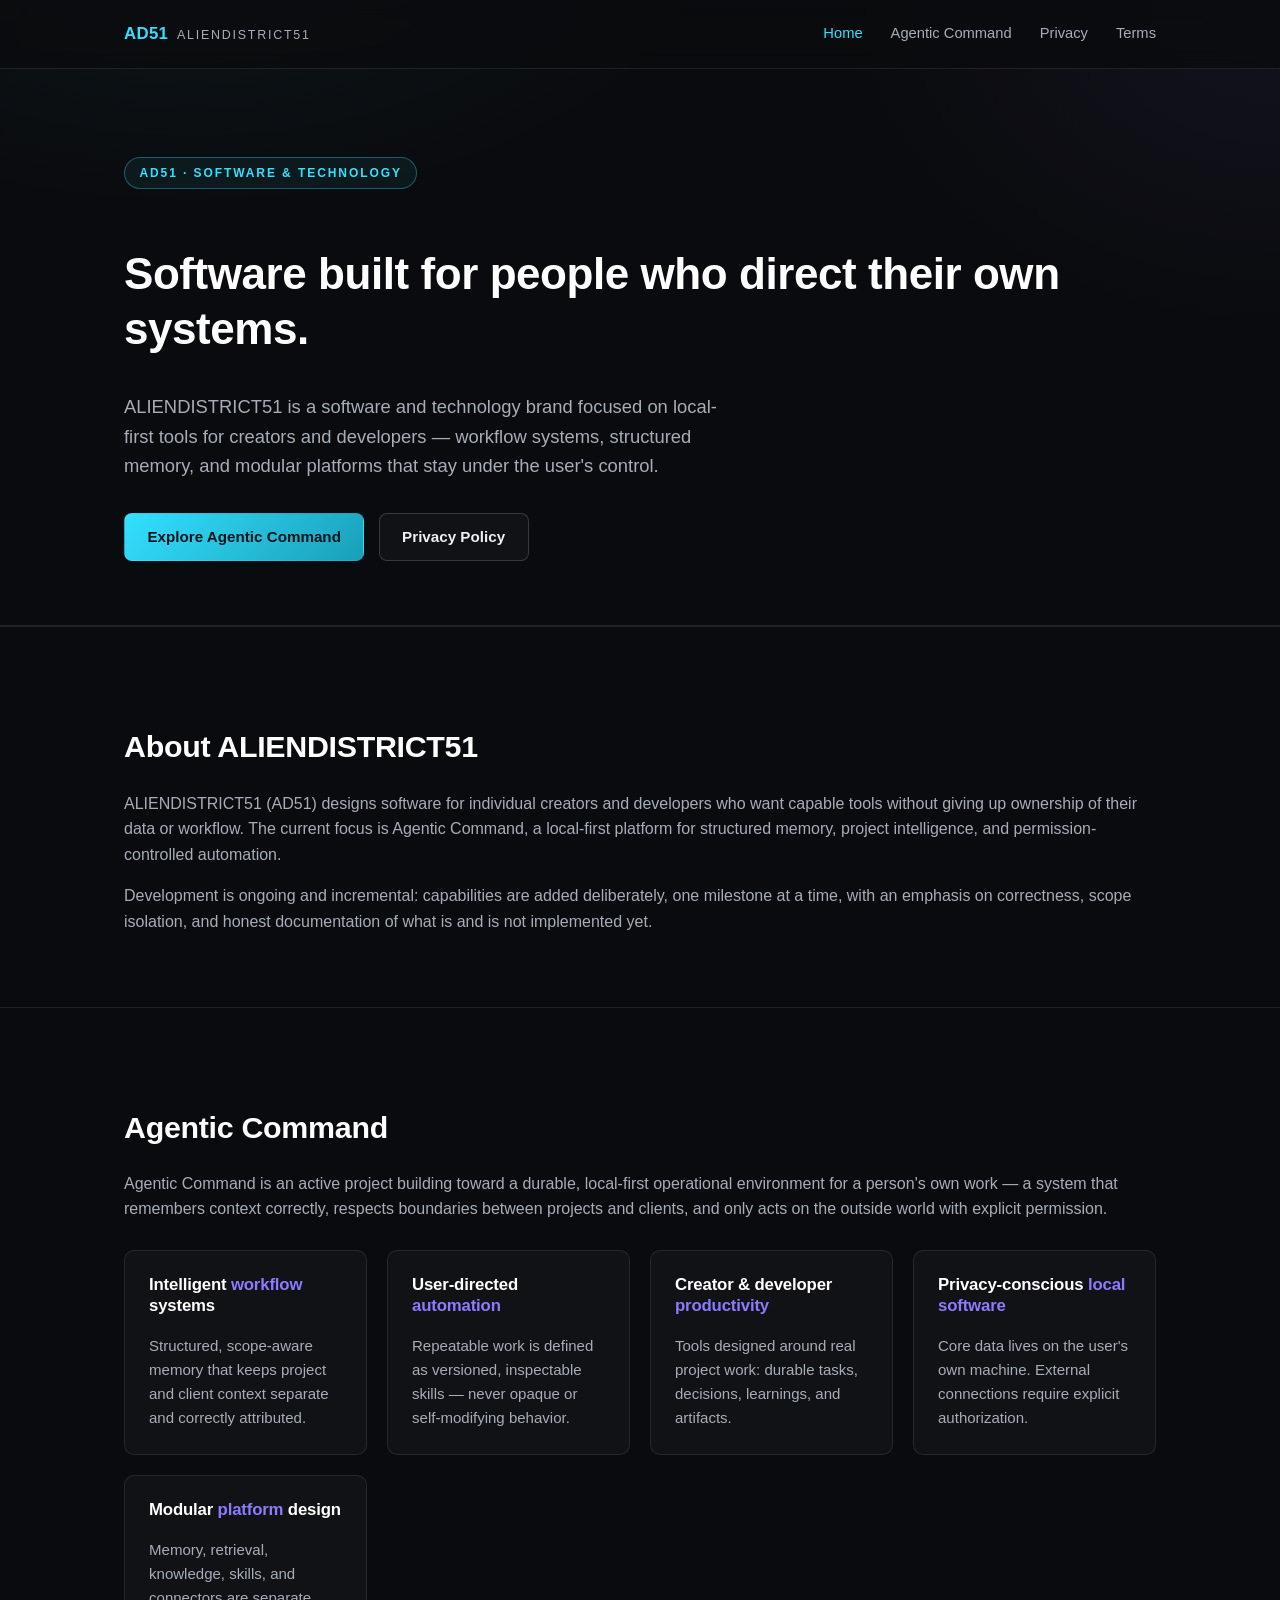
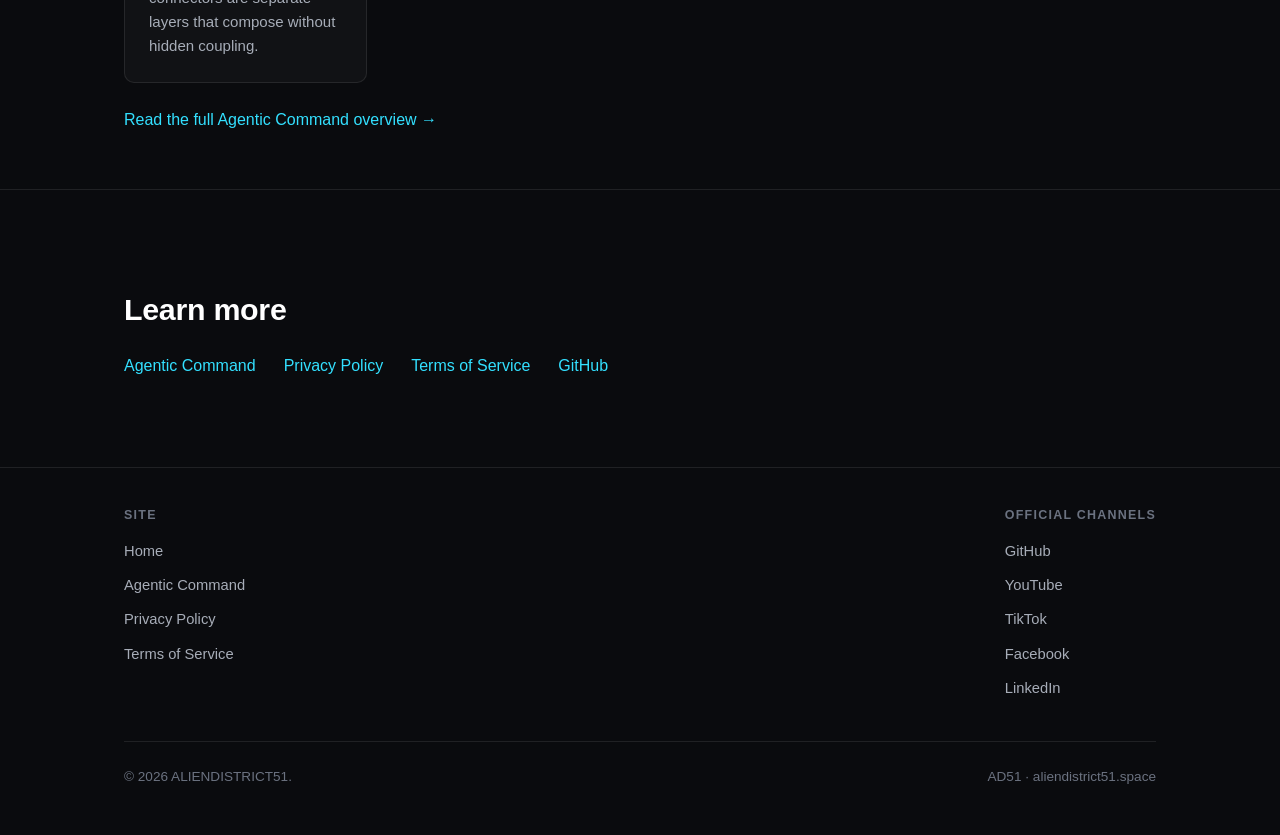
==== index.html @ 3ebb3c6f "feat: launch aliendistrict51 public site Co-Authored-By: Claude Sonnet 5 <noreply@anthropic.com>" ====
<!DOCTYPE html>
<html lang="en">
<head>
<meta charset="UTF-8">
<meta name="viewport" content="width=device-width, initial-scale=1.0">
<title>ALIENDISTRICT51 — Software for Self-Directed Systems</title>
<meta name="description" content="ALIENDISTRICT51 (AD51) builds local-first software for creators and developers, including Agentic Command, an intelligent workflow and memory platform.">
<link rel="canonical" href="https://aliendistrict51.space/">
<meta property="og:type" content="website">
<meta property="og:title" content="ALIENDISTRICT51 — Software for Self-Directed Systems">
<meta property="og:description" content="ALIENDISTRICT51 (AD51) builds local-first software for creators and developers, including Agentic Command, an intelligent workflow and memory platform.">
<meta property="og:url" content="https://aliendistrict51.space/">
<meta name="theme-color" content="#0a0b0e">
<link rel="stylesheet" href="/assets/styles.css">
</head>
<body>
<header class="site-header">
  <div class="container">
    <a class="brand" href="/">
      <span class="mark">AD51</span>
      <span class="full">ALIENDISTRICT51</span>
    </a>
    <input type="checkbox" id="nav-toggle" class="nav-toggle" aria-hidden="true">
    <label for="nav-toggle" class="nav-toggle-label" aria-label="Toggle navigation menu">☰</label>
    <nav class="nav-links" aria-label="Primary">
      <a href="/" aria-current="page">Home</a>
      <a href="/agentic-command/">Agentic Command</a>
      <a href="/privacy/">Privacy</a>
      <a href="/terms/">Terms</a>
    </nav>
  </div>
</header>

<main>
  <section class="hero">
    <div class="container">
      <span class="eyebrow">AD51 · Software &amp; Technology</span>
      <h1>Software built for people who direct their own systems.</h1>
      <p class="lede">ALIENDISTRICT51 is a software and technology brand focused on local-first tools for creators and developers — workflow systems, structured memory, and modular platforms that stay under the user's control.</p>
      <div class="hero-actions">
        <a class="btn btn-primary" href="/agentic-command/">Explore Agentic Command</a>
        <a class="btn btn-secondary" href="/privacy/">Privacy Policy</a>
      </div>
    </div>
  </section>

  <section id="about">
    <div class="container">
      <h2>About ALIENDISTRICT51</h2>
      <p>ALIENDISTRICT51 (AD51) designs software for individual creators and developers who want capable tools without giving up ownership of their data or workflow. The current focus is Agentic Command, a local-first platform for structured memory, project intelligence, and permission-controlled automation.</p>
      <p>Development is ongoing and incremental: capabilities are added deliberately, one milestone at a time, with an emphasis on correctness, scope isolation, and honest documentation of what is and is not implemented yet.</p>
    </div>
  </section>

  <section id="agentic-command">
    <div class="container">
      <h2>Agentic Command</h2>
      <p>Agentic Command is an active project building toward a durable, local-first operational environment for a person's own work — a system that remembers context correctly, respects boundaries between projects and clients, and only acts on the outside world with explicit permission.</p>
      <div class="panel-grid">
        <div class="panel">
          <h3>Intelligent <span class="accent">workflow</span> systems</h3>
          <p>Structured, scope-aware memory that keeps project and client context separate and correctly attributed.</p>
        </div>
        <div class="panel">
          <h3>User-directed <span class="accent">automation</span></h3>
          <p>Repeatable work is defined as versioned, inspectable skills — never opaque or self-modifying behavior.</p>
        </div>
        <div class="panel">
          <h3>Creator &amp; developer <span class="accent">productivity</span></h3>
          <p>Tools designed around real project work: durable tasks, decisions, learnings, and artifacts.</p>
        </div>
        <div class="panel">
          <h3>Privacy-conscious <span class="accent">local software</span></h3>
          <p>Core data lives on the user's own machine. External connections require explicit authorization.</p>
        </div>
        <div class="panel">
          <h3>Modular <span class="accent">platform</span> design</h3>
          <p>Memory, retrieval, knowledge, skills, and connectors are separate layers that compose without hidden coupling.</p>
        </div>
      </div>
      <div class="link-row">
        <a href="/agentic-command/">Read the full Agentic Command overview →</a>
      </div>
    </div>
  </section>

  <section id="links">
    <div class="container">
      <h2>Learn more</h2>
      <div class="link-row">
        <a href="/agentic-command/">Agentic Command</a>
        <a href="/privacy/">Privacy Policy</a>
        <a href="/terms/">Terms of Service</a>
        <a href="https://github.com/ALIENDISTRICT51">GitHub</a>
      </div>
    </div>
  </section>
</main>

<footer class="site-footer">
  <div class="container">
    <div class="footer-grid">
      <div class="footer-col">
        <h4>Site</h4>
        <ul>
          <li><a href="/">Home</a></li>
          <li><a href="/agentic-command/">Agentic Command</a></li>
          <li><a href="/privacy/">Privacy Policy</a></li>
          <li><a href="/terms/">Terms of Service</a></li>
        </ul>
      </div>
      <div class="footer-col">
        <h4>Official Channels</h4>
        <ul>
          <li><a href="https://github.com/ALIENDISTRICT51">GitHub</a></li>
          <li><a href="https://www.youtube.com/@ALIENDISTRICT51_OFFICIAL">YouTube</a></li>
          <li><a href="https://www.tiktok.com/@aliendistrict51_official">TikTok</a></li>
          <li><a href="https://www.facebook.com/ALIENDISTRICT51OFFICIAL">Facebook</a></li>
          <li><a href="https://www.linkedin.com/in/devinlewis-aliendistrict51official">LinkedIn</a></li>
        </ul>
      </div>
    </div>
    <div class="footer-bottom">
      <span>© 2026 ALIENDISTRICT51.</span>
      <span>AD51 · aliendistrict51.space</span>
    </div>
  </div>
</footer>
</body>
</html>
---- assets/styles.css ----
/* ALIENDISTRICT51 — shared site styles */

:root {
  --bg: #0a0b0e;
  --bg-raised: #101218;
  --bg-panel: rgba(255, 255, 255, 0.03);
  --border: rgba(255, 255, 255, 0.09);
  --border-strong: rgba(255, 255, 255, 0.16);
  --text: #eef0f3;
  --text-dim: #a7adb8;
  --text-faint: #6b7280;
  --cyan: #33e0ff;
  --cyan-dim: #1a9fb8;
  --purple: #8b7bff;
  --purple-dim: #5d4fce;
  --focus: #4be0ff;
  --radius: 10px;
  --max-width: 1080px;
  font-size: 16px;
}

* {
  box-sizing: border-box;
}

html {
  scroll-behavior: smooth;
}

@media (prefers-reduced-motion: reduce) {
  html {
    scroll-behavior: auto;
  }
  * {
    animation-duration: 0.001ms !important;
    animation-iteration-count: 1 !important;
    transition-duration: 0.001ms !important;
    scroll-behavior: auto !important;
  }
}

body {
  margin: 0;
  background: var(--bg);
  background-image:
    radial-gradient(ellipse 900px 500px at 15% -10%, rgba(51, 224, 255, 0.06), transparent 60%),
    radial-gradient(ellipse 800px 600px at 100% 0%, rgba(139, 123, 255, 0.07), transparent 55%);
  background-attachment: fixed;
  color: var(--text);
  font-family: "Segoe UI", -apple-system, BlinkMacSystemFont, "Inter", Roboto, Helvetica, Arial, sans-serif;
  line-height: 1.6;
  -webkit-font-smoothing: antialiased;
}

a {
  color: var(--cyan);
  text-decoration: none;
}

a:hover {
  color: #74ebff;
  text-decoration: underline;
}

a:focus-visible,
button:focus-visible,
input:focus-visible,
summary:focus-visible {
  outline: 2px solid var(--focus);
  outline-offset: 3px;
  border-radius: 3px;
}

h1, h2, h3, h4 {
  font-weight: 600;
  line-height: 1.25;
  letter-spacing: -0.01em;
  color: #ffffff;
}

h1 { font-size: clamp(1.9rem, 4vw, 2.75rem); }
h2 { font-size: clamp(1.4rem, 2.6vw, 1.9rem); margin-top: 2.75rem; }
h3 { font-size: 1.2rem; margin-top: 2rem; }

p { color: var(--text-dim); }

.container {
  max-width: var(--max-width);
  margin: 0 auto;
  padding: 0 1.5rem;
}

/* ---------- Header / nav ---------- */

.site-header {
  position: sticky;
  top: 0;
  z-index: 20;
  background: rgba(10, 11, 14, 0.82);
  backdrop-filter: blur(10px);
  -webkit-backdrop-filter: blur(10px);
  border-bottom: 1px solid var(--border);
}

.site-header .container {
  display: flex;
  align-items: center;
  justify-content: space-between;
  min-height: 68px;
  gap: 1rem;
}

.brand {
  display: flex;
  align-items: baseline;
  gap: 0.55rem;
  color: #fff;
  font-weight: 700;
  font-size: 1.05rem;
  letter-spacing: 0.02em;
  text-decoration: none;
  white-space: nowrap;
}

.brand:hover {
  text-decoration: none;
  color: #fff;
}

.brand .mark {
  color: var(--cyan);
  font-weight: 800;
}

.brand .full {
  color: var(--text-dim);
  font-weight: 500;
  font-size: 0.78rem;
  letter-spacing: 0.14em;
  text-transform: uppercase;
}

.nav-toggle {
  position: absolute;
  width: 1px;
  height: 1px;
  margin: -1px;
  padding: 0;
  overflow: hidden;
  clip: rect(0, 0, 0, 0);
  white-space: nowrap;
  border: 0;
}

.nav-toggle:focus-visible ~ .nav-toggle-label {
  outline: 2px solid var(--focus);
  outline-offset: 3px;
}

.nav-links {
  display: flex;
  gap: 1.75rem;
  align-items: center;
}

.nav-links a {
  color: var(--text-dim);
  font-size: 0.92rem;
  font-weight: 500;
}

.nav-links a:hover {
  color: #fff;
  text-decoration: none;
}

.nav-links a[aria-current="page"] {
  color: var(--cyan);
}

.nav-toggle-label {
  display: none;
}

@media (max-width: 720px) {
  .nav-toggle-label {
    display: flex;
    align-items: center;
    justify-content: center;
    width: 40px;
    height: 40px;
    border: 1px solid var(--border-strong);
    border-radius: 8px;
    cursor: pointer;
    color: var(--text);
  }

  .nav-links {
    position: absolute;
    top: 68px;
    left: 0;
    right: 0;
    flex-direction: column;
    align-items: flex-start;
    gap: 0;
    background: var(--bg-raised);
    border-bottom: 1px solid var(--border);
    max-height: 0;
    overflow: hidden;
    transition: max-height 0.2s ease;
  }

  .nav-links a {
    padding: 0.9rem 1.5rem;
    width: 100%;
    border-top: 1px solid var(--border);
  }

  .nav-toggle:checked ~ .nav-links {
    max-height: 320px;
  }
}

/* ---------- Hero ---------- */

.hero {
  padding: 5.5rem 0 4rem;
  border-bottom: 1px solid var(--border);
}

.eyebrow {
  display: inline-block;
  font-size: 0.75rem;
  font-weight: 600;
  letter-spacing: 0.16em;
  text-transform: uppercase;
  color: var(--cyan);
  border: 1px solid rgba(51, 224, 255, 0.35);
  background: rgba(51, 224, 255, 0.06);
  border-radius: 999px;
  padding: 0.35rem 0.9rem;
  margin-bottom: 1.25rem;
}

.hero p.lede {
  font-size: 1.15rem;
  max-width: 60ch;
  color: var(--text-dim);
}

.hero-actions {
  display: flex;
  flex-wrap: wrap;
  gap: 0.9rem;
  margin-top: 2rem;
}

/* ---------- Buttons ---------- */

.btn {
  display: inline-flex;
  align-items: center;
  gap: 0.5rem;
  padding: 0.7rem 1.4rem;
  border-radius: 8px;
  font-weight: 600;
  font-size: 0.95rem;
  text-decoration: none;
  border: 1px solid transparent;
}

.btn:hover {
  text-decoration: none;
}

.btn-primary {
  background: linear-gradient(135deg, var(--cyan), var(--cyan-dim));
  color: #04141a;
}

.btn-primary:hover {
  color: #04141a;
  filter: brightness(1.08);
}

.btn-secondary {
  border-color: var(--border-strong);
  color: var(--text);
  background: var(--bg-panel);
}

.btn-secondary:hover {
  color: #fff;
  border-color: var(--purple);
}

/* ---------- Sections / panels ---------- */

section {
  padding: 3.5rem 0;
}

section + section {
  border-top: 1px solid var(--border);
}

.panel-grid {
  display: grid;
  grid-template-columns: repeat(auto-fit, minmax(240px, 1fr));
  gap: 1.25rem;
  margin-top: 1.75rem;
}

.panel {
  background: var(--bg-panel);
  border: 1px solid var(--border);
  border-radius: var(--radius);
  padding: 1.5rem;
}

.panel h3 {
  margin-top: 0;
  font-size: 1.05rem;
  color: #fff;
}

.panel h3 .accent {
  color: var(--purple);
}

.panel p {
  margin-bottom: 0;
  font-size: 0.94rem;
}

.link-row {
  display: flex;
  flex-wrap: wrap;
  gap: 0.75rem 1.75rem;
  margin-top: 1.5rem;
}

/* ---------- Content pages (privacy / terms / product) ---------- */

.doc {
  max-width: 74ch;
}

.doc h2 {
  border-top: 1px solid var(--border);
  padding-top: 1.75rem;
}

.doc h2:first-of-type {
  border-top: none;
  padding-top: 0;
  margin-top: 0;
}

.doc ul, .doc ol {
  color: var(--text-dim);
  padding-left: 1.3rem;
}

.doc li {
  margin-bottom: 0.4rem;
}

.doc strong {
  color: var(--text);
}

.meta-line {
  color: var(--text-faint);
  font-size: 0.9rem;
  margin-bottom: 2.5rem;
}

.callout {
  border: 1px solid rgba(139, 123, 255, 0.35);
  background: rgba(139, 123, 255, 0.06);
  border-radius: var(--radius);
  padding: 1.1rem 1.4rem;
  margin: 1.5rem 0;
}

.callout p {
  margin: 0;
  color: var(--text);
  font-size: 0.94rem;
}

/* ---------- Footer ---------- */

.site-footer {
  border-top: 1px solid var(--border);
  padding: 2.5rem 0 3rem;
  margin-top: 2rem;
}

.footer-grid {
  display: flex;
  flex-wrap: wrap;
  justify-content: space-between;
  gap: 2rem;
}

.footer-col h4 {
  font-size: 0.78rem;
  letter-spacing: 0.1em;
  text-transform: uppercase;
  color: var(--text-faint);
  margin: 0 0 0.9rem;
}

.footer-col ul {
  list-style: none;
  margin: 0;
  padding: 0;
  display: flex;
  flex-direction: column;
  gap: 0.55rem;
}

.footer-col a {
  color: var(--text-dim);
  font-size: 0.92rem;
}

.footer-col a:hover {
  color: var(--cyan);
  text-decoration: none;
}

.footer-bottom {
  margin-top: 2.5rem;
  padding-top: 1.5rem;
  border-top: 1px solid var(--border);
  color: var(--text-faint);
  font-size: 0.85rem;
  display: flex;
  flex-wrap: wrap;
  gap: 0.5rem 1.5rem;
  justify-content: space-between;
}

@media (max-width: 640px) {
  .hero { padding: 3.5rem 0 2.5rem; }
  section { padding: 2.5rem 0; }
}
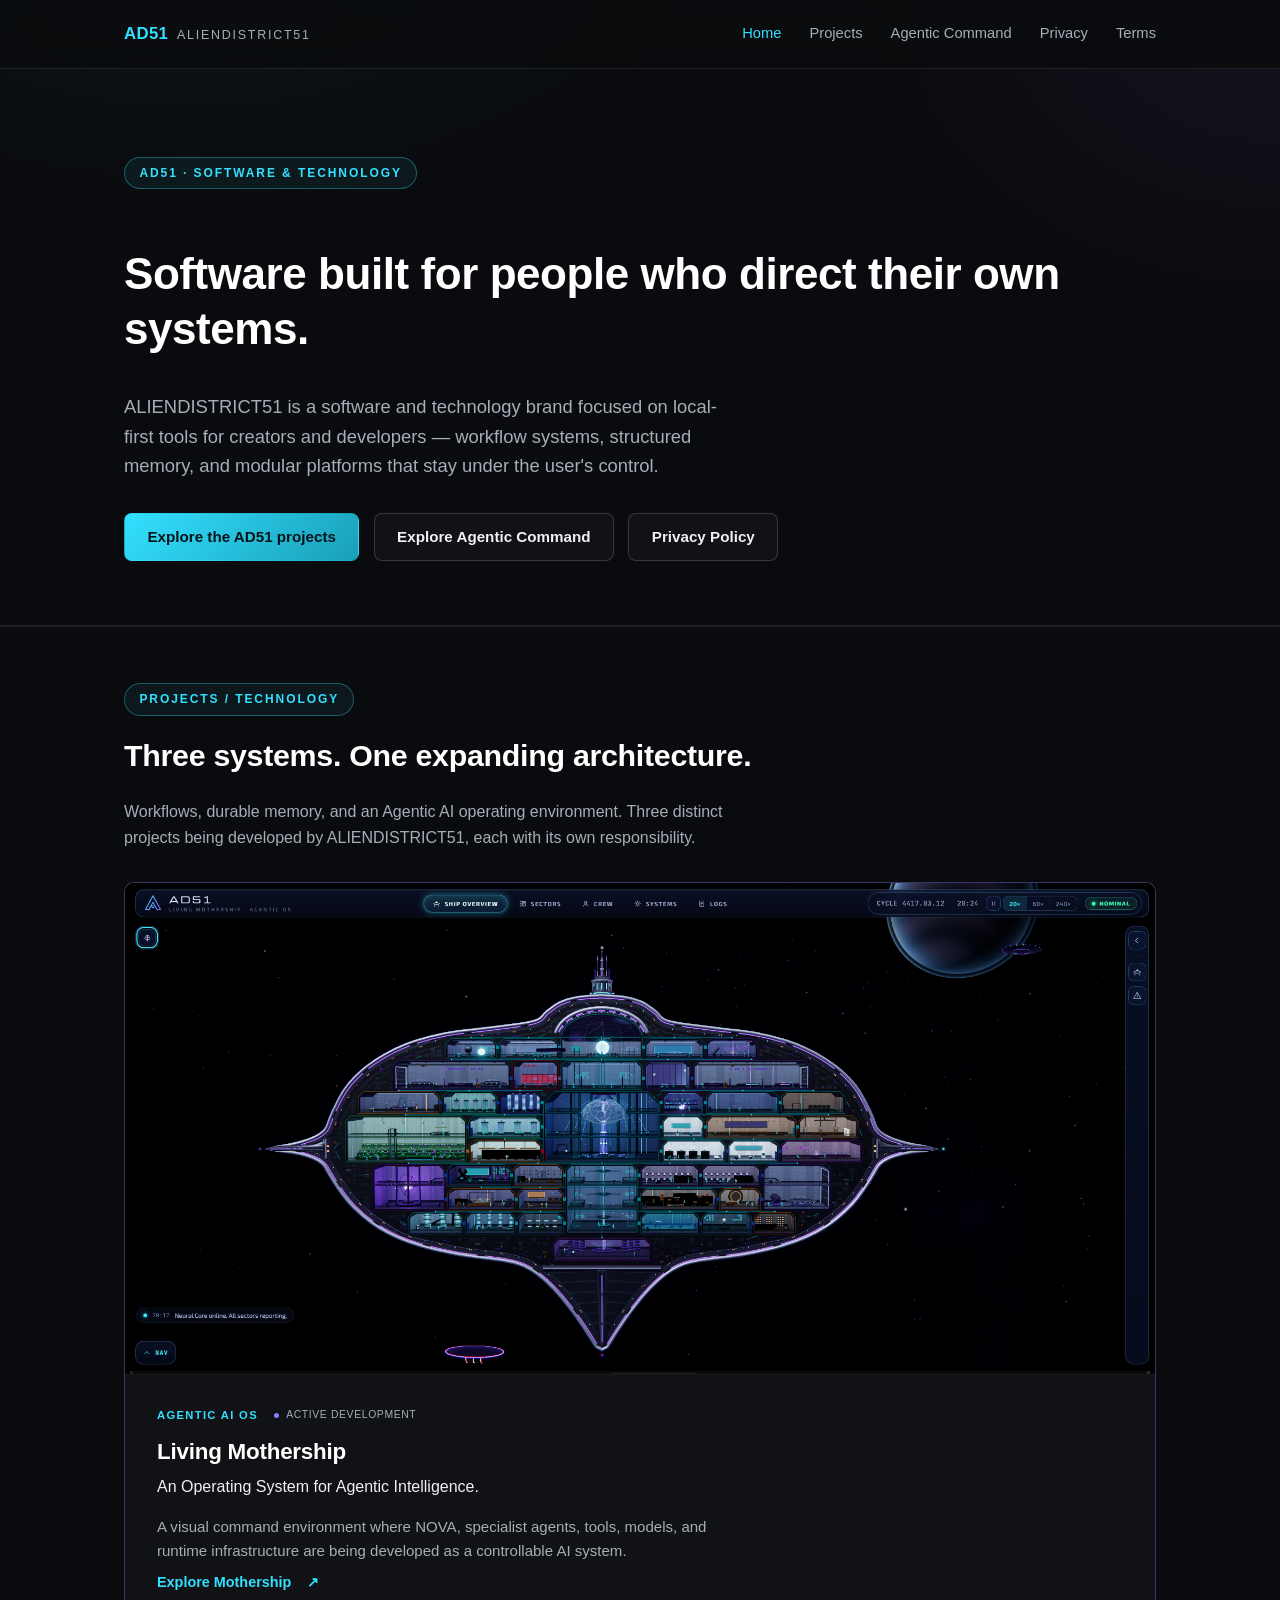
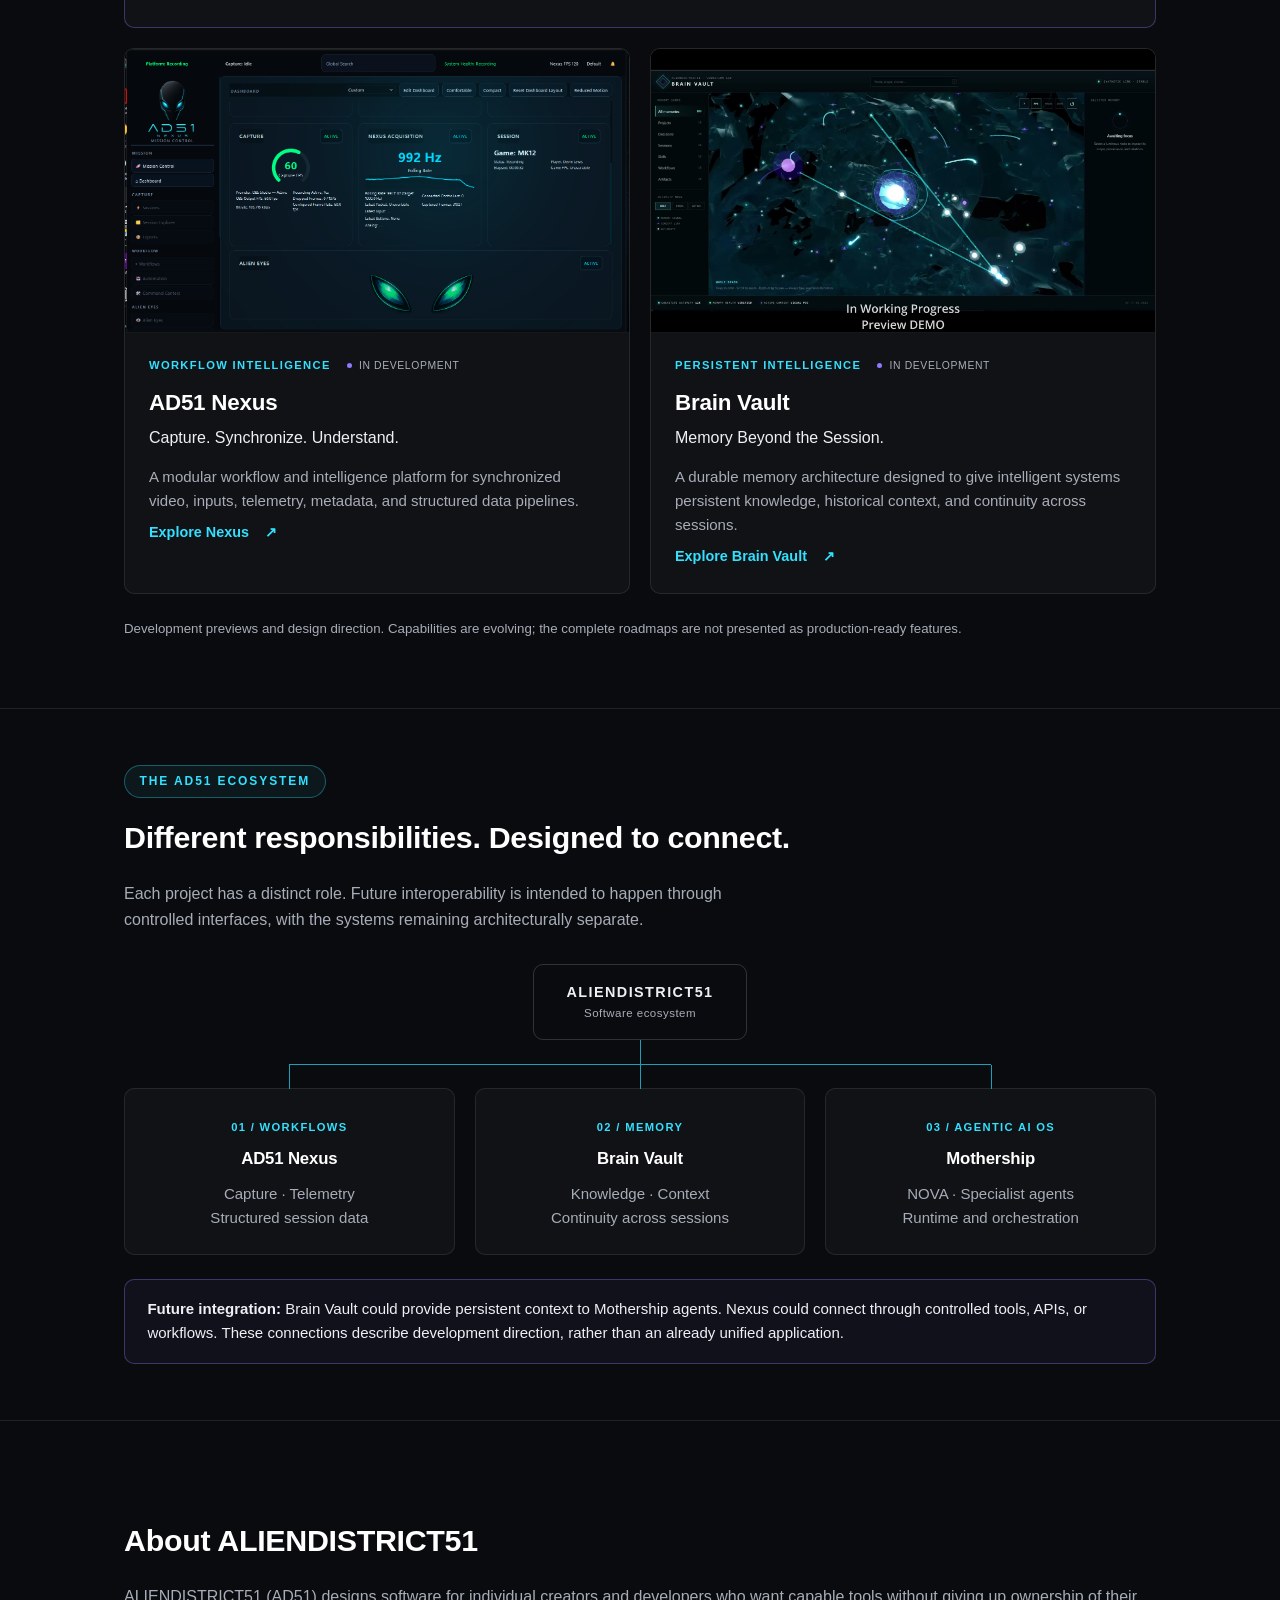
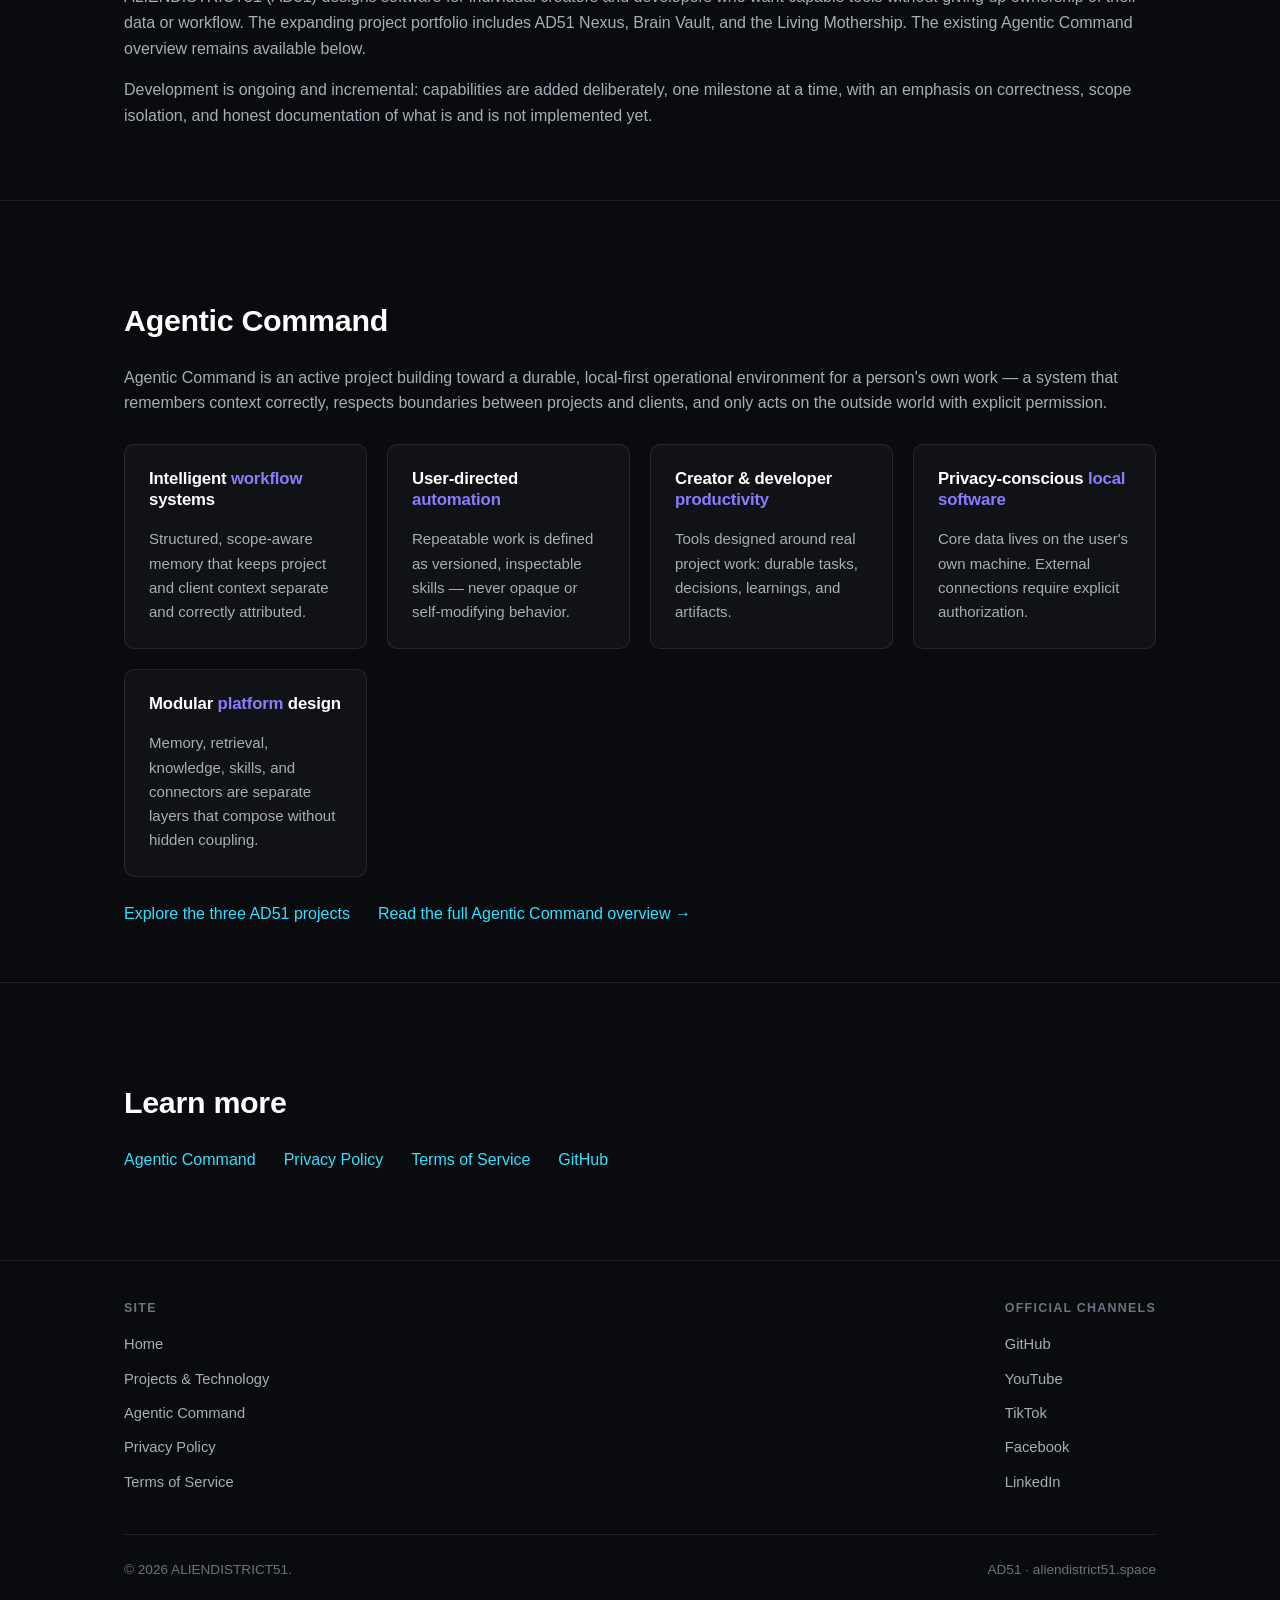
==== commit 2c8efff0: "feat: expand AD51 projects and ecosystem" ====
--- a/index.html
+++ b/index.html
@@ -4,11 +4,11 @@
 <meta charset="UTF-8">
 <meta name="viewport" content="width=device-width, initial-scale=1.0">
 <title>ALIENDISTRICT51 — Software for Self-Directed Systems</title>
-<meta name="description" content="ALIENDISTRICT51 (AD51) builds local-first software for creators and developers, including Agentic Command, an intelligent workflow and memory platform.">
+<meta name="description" content="Explore the AD51 software ecosystem: Nexus for workflows and capture, Brain Vault for persistent memory, and the Living Mothership Agentic AI OS.">
 <link rel="canonical" href="https://aliendistrict51.space/">
 <meta property="og:type" content="website">
 <meta property="og:title" content="ALIENDISTRICT51 — Software for Self-Directed Systems">
-<meta property="og:description" content="ALIENDISTRICT51 (AD51) builds local-first software for creators and developers, including Agentic Command, an intelligent workflow and memory platform.">
+<meta property="og:description" content="Three distinct projects: AD51 Nexus, Brain Vault, and the Living Mothership Agentic AI OS. Explore the expanding ALIENDISTRICT51 ecosystem.">
 <meta property="og:url" content="https://aliendistrict51.space/">
 <meta name="theme-color" content="#0a0b0e">
 <link rel="stylesheet" href="/assets/styles.css">
@@ -20,10 +20,11 @@
       <span class="mark">AD51</span>
       <span class="full">ALIENDISTRICT51</span>
     </a>
-    <input type="checkbox" id="nav-toggle" class="nav-toggle" aria-hidden="true">
+    <input type="checkbox" id="nav-toggle" class="nav-toggle" aria-label="Toggle navigation menu">
     <label for="nav-toggle" class="nav-toggle-label" aria-label="Toggle navigation menu">☰</label>
     <nav class="nav-links" aria-label="Primary">
       <a href="/" aria-current="page">Home</a>
+      <a href="/#projects">Projects</a>
       <a href="/agentic-command/">Agentic Command</a>
       <a href="/privacy/">Privacy</a>
       <a href="/terms/">Terms</a>
@@ -38,16 +39,83 @@
       <h1>Software built for people who direct their own systems.</h1>
       <p class="lede">ALIENDISTRICT51 is a software and technology brand focused on local-first tools for creators and developers — workflow systems, structured memory, and modular platforms that stay under the user's control.</p>
       <div class="hero-actions">
-        <a class="btn btn-primary" href="/agentic-command/">Explore Agentic Command</a>
+        <a class="btn btn-primary" href="#projects">Explore the AD51 projects</a>
+        <a class="btn btn-secondary" href="/agentic-command/">Explore Agentic Command</a>
         <a class="btn btn-secondary" href="/privacy/">Privacy Policy</a>
       </div>
     </div>
   </section>
 
+  <section id="projects" class="projects-section" aria-labelledby="projects-title">
+    <div class="container">
+      <span class="eyebrow">Projects / Technology</span>
+      <h2 id="projects-title" class="section-title">Three systems. One expanding architecture.</h2>
+      <p class="section-intro">Workflows, durable memory, and an Agentic AI operating environment. Three distinct projects being developed by ALIENDISTRICT51, each with its own responsibility.</p>
+
+      <article class="panel project-card project-featured">
+        <a class="project-visual ship-visual" href="/projects/mothership/" aria-label="Explore the Living Mothership">
+          <img src="/assets/media/mothership-interface.png" width="1919" height="917" alt="Living Mothership interface with an illuminated spacecraft cross-section, operational sectors, and a central neural core." loading="lazy" decoding="async">
+        </a>
+        <div class="project-copy">
+          <div class="project-meta"><span class="technical-label">Agentic AI OS</span><span class="status">Active development</span></div>
+          <h3>Living Mothership</h3>
+          <p class="project-tagline">An Operating System for Agentic Intelligence.</p>
+          <p>A visual command environment where NOVA, specialist agents, tools, models, and runtime infrastructure are being developed as a controllable AI system.</p>
+          <a class="project-link" href="/projects/mothership/">Explore Mothership <span aria-hidden="true">↗</span></a>
+        </div>
+      </article>
+
+      <div class="project-pair">
+        <article class="panel project-card">
+          <a class="project-visual nexus-crop" href="/projects/nexus/" aria-label="Explore AD51 Nexus">
+            <img src="/assets/media/nexus-dashboard.png" width="1516" height="896" alt="AD51 Nexus dashboard showing capture, input polling, session information, and Alien Eyes panels." loading="lazy" decoding="async">
+          </a>
+          <div class="project-copy">
+            <div class="project-meta"><span class="technical-label">Workflow intelligence</span><span class="status">In development</span></div>
+            <h3>AD51 Nexus</h3>
+            <p class="project-tagline">Capture. Synchronize. Understand.</p>
+            <p>A modular workflow and intelligence platform for synchronized video, inputs, telemetry, metadata, and structured data pipelines.</p>
+            <a class="project-link" href="/projects/nexus/">Explore Nexus <span aria-hidden="true">↗</span></a>
+          </div>
+        </article>
+        <article class="panel project-card">
+          <a class="project-visual" href="/projects/brain-vault/" aria-label="Explore Brain Vault">
+            <img src="/assets/media/brain-vault-poster.jpg" width="1920" height="1080" alt="Brain Vault development preview showing luminous memory nodes and relationships in a spatial knowledge interface." loading="lazy" decoding="async">
+          </a>
+          <div class="project-copy">
+            <div class="project-meta"><span class="technical-label">Persistent intelligence</span><span class="status">In development</span></div>
+            <h3>Brain Vault</h3>
+            <p class="project-tagline">Memory Beyond the Session.</p>
+            <p>A durable memory architecture designed to give intelligent systems persistent knowledge, historical context, and continuity across sessions.</p>
+            <a class="project-link" href="/projects/brain-vault/">Explore Brain Vault <span aria-hidden="true">↗</span></a>
+          </div>
+        </article>
+      </div>
+      <p class="development-note">Development previews and design direction. Capabilities are evolving; the complete roadmaps are not presented as production-ready features.</p>
+    </div>
+  </section>
+
+  <section id="ecosystem" class="ecosystem-section" aria-labelledby="ecosystem-title">
+    <div class="container">
+      <span class="eyebrow">The AD51 ecosystem</span>
+      <h2 id="ecosystem-title" class="section-title">Different responsibilities. Designed to connect.</h2>
+      <p class="section-intro">Each project has a distinct role. Future interoperability is intended to happen through controlled interfaces, with the systems remaining architecturally separate.</p>
+      <div class="ecosystem-map" aria-label="ALIENDISTRICT51 develops three separate projects">
+        <div class="ecosystem-root">ALIENDISTRICT51 <span>Software ecosystem</span></div>
+        <div class="ecosystem-branches">
+          <a class="panel ecosystem-node" href="/projects/nexus/"><span class="technical-label">01 / Workflows</span><h3>AD51 Nexus</h3><p>Capture · Telemetry<br>Structured session data</p></a>
+          <a class="panel ecosystem-node" href="/projects/brain-vault/"><span class="technical-label">02 / Memory</span><h3>Brain Vault</h3><p>Knowledge · Context<br>Continuity across sessions</p></a>
+          <a class="panel ecosystem-node" href="/projects/mothership/"><span class="technical-label">03 / Agentic AI OS</span><h3>Mothership</h3><p>NOVA · Specialist agents<br>Runtime and orchestration</p></a>
+        </div>
+      </div>
+      <div class="callout integration-note"><p><strong>Future integration:</strong> Brain Vault could provide persistent context to Mothership agents. Nexus could connect through controlled tools, APIs, or workflows. These connections describe development direction, rather than an already unified application.</p></div>
+    </div>
+  </section>
+
   <section id="about">
     <div class="container">
       <h2>About ALIENDISTRICT51</h2>
-      <p>ALIENDISTRICT51 (AD51) designs software for individual creators and developers who want capable tools without giving up ownership of their data or workflow. The current focus is Agentic Command, a local-first platform for structured memory, project intelligence, and permission-controlled automation.</p>
+      <p>ALIENDISTRICT51 (AD51) designs software for individual creators and developers who want capable tools without giving up ownership of their data or workflow. The expanding project portfolio includes AD51 Nexus, Brain Vault, and the Living Mothership. The existing Agentic Command overview remains available below.</p>
       <p>Development is ongoing and incremental: capabilities are added deliberately, one milestone at a time, with an emphasis on correctness, scope isolation, and honest documentation of what is and is not implemented yet.</p>
     </div>
   </section>
@@ -79,6 +147,7 @@
         </div>
       </div>
       <div class="link-row">
+        <a href="#projects">Explore the three AD51 projects</a>
         <a href="/agentic-command/">Read the full Agentic Command overview →</a>
       </div>
     </div>
@@ -104,6 +173,7 @@
         <h4>Site</h4>
         <ul>
           <li><a href="/">Home</a></li>
+          <li><a href="/#projects">Projects &amp; Technology</a></li>
           <li><a href="/agentic-command/">Agentic Command</a></li>
           <li><a href="/privacy/">Privacy Policy</a></li>
           <li><a href="/terms/">Terms of Service</a></li>
--- a/assets/styles.css
+++ b/assets/styles.css
@@ -182,7 +182,7 @@
   display: none;
 }
 
-@media (max-width: 720px) {
+@media (max-width: 860px) {
   .nav-toggle-label {
     display: flex;
     align-items: center;
@@ -207,6 +207,7 @@
     border-bottom: 1px solid var(--border);
     max-height: 0;
     overflow: hidden;
+    visibility: hidden;
     transition: max-height 0.2s ease;
   }
 
@@ -218,6 +219,7 @@
 
   .nav-toggle:checked ~ .nav-links {
     max-height: 320px;
+    visibility: visible;
   }
 }
 
@@ -448,3 +450,128 @@
   .hero { padding: 3.5rem 0 2.5rem; }
   section { padding: 2.5rem 0; }
 }
+
+/* ---------- Project ecosystem: same tokens, panels and typography ---------- */
+
+[id] { scroll-margin-top: 92px; }
+
+.section-title { margin-top: 0; }
+.section-intro { max-width: 70ch; margin-bottom: 2rem; }
+.technical-label {
+  color: var(--cyan);
+  font-size: 0.7rem;
+  font-weight: 600;
+  letter-spacing: 0.12em;
+  text-transform: uppercase;
+}
+.status {
+  display: inline-flex;
+  align-items: center;
+  gap: 0.45rem;
+  color: var(--text-dim);
+  font-size: 0.65rem;
+  letter-spacing: 0.06em;
+  text-transform: uppercase;
+}
+.status::before {
+  content: "";
+  width: 5px;
+  height: 5px;
+  border-radius: 50%;
+  background: var(--purple);
+}
+.project-meta { display: flex; flex-wrap: wrap; align-items: center; gap: 0.7rem 1rem; }
+.project-pair { display: grid; grid-template-columns: repeat(2, minmax(0, 1fr)); gap: 1.25rem; }
+.project-card { padding: 0; overflow: hidden; transition: border-color 0.2s ease; }
+.project-card:hover { border-color: var(--cyan-dim); }
+.project-featured { margin: 1.75rem 0 1.25rem; border-color: rgba(139, 123, 255, 0.35); }
+.project-featured .project-copy { padding: 2rem; }
+.project-featured h3 { font-size: clamp(1.5rem, 3vw, 2rem); }
+.project-featured .project-copy > p { max-width: 72ch; }
+.project-visual { display: block; background: #000; overflow: hidden; border-bottom: 1px solid var(--border); }
+.project-visual img { display: block; width: 100%; height: auto; aspect-ratio: 16 / 9; object-fit: cover; }
+.project-visual.ship-visual img { aspect-ratio: 2.1; object-fit: contain; }
+.project-visual:focus-visible { outline-offset: -4px; }
+.project-visual.nexus-crop img { object-position: center 60%; }
+.project-copy { padding: 1.5rem; }
+.project-copy h3 { margin: 0.85rem 0 0.5rem; font-size: 1.4rem; }
+.project-copy .project-tagline { color: var(--text); margin: 0; font-size: 1rem; }
+.project-copy > p { font-size: 0.94rem; }
+.project-link { display: inline-flex; align-items: center; gap: 1rem; margin-top: 0.5rem; font-weight: 600; font-size: 0.9rem; }
+.development-note, .media-frame figcaption { color: var(--text-dim); font-size: 0.83rem; }
+.development-note { margin-top: 1.5rem; }
+
+.ecosystem-root {
+  width: fit-content;
+  margin: 0 auto;
+  padding: 1rem 2rem;
+  text-align: center;
+  border: 1px solid var(--border-strong);
+  border-radius: var(--radius);
+  font-size: 0.9rem;
+  font-weight: 600;
+  letter-spacing: 0.1em;
+}
+.ecosystem-root span { display: block; font-size: 0.72rem; color: var(--text-dim); font-weight: 400; letter-spacing: 0.04em; }
+.ecosystem-branches { position: relative; display: grid; grid-template-columns: repeat(3, minmax(0, 1fr)); gap: 1.25rem; padding-top: 3rem; }
+.ecosystem-branches::before { content: ""; position: absolute; top: 1.5rem; left: calc((100% - 2.5rem) / 6); right: calc((100% - 2.5rem) / 6); border-top: 1px solid var(--cyan-dim); }
+.ecosystem-branches::after { content: ""; position: absolute; top: 0; left: 50%; height: 1.5rem; border-left: 1px solid var(--cyan-dim); }
+.ecosystem-node { position: relative; display: block; text-align: center; transition: border-color 0.2s ease; }
+.ecosystem-node::before { content: ""; position: absolute; height: 1.5rem; bottom: 100%; left: 50%; border-left: 1px solid var(--cyan-dim); }
+.ecosystem-node:hover { text-decoration: none; border-color: var(--cyan-dim); }
+.ecosystem-node h3 { margin: 0.7rem 0; }
+.ecosystem-node p { margin: 0; }
+.integration-note { margin-bottom: 0; }
+
+.project-hero .status { display: flex; margin-bottom: 1rem; }
+.project-hero h1 { margin-bottom: 0.7rem; }
+.project-hero .hero-tagline { color: var(--text); font-size: clamp(1.15rem, 2vw, 1.5rem); margin: 0; }
+.project-hero .lede { margin-top: 1rem; }
+.media-frame { margin: 0; border: 1px solid var(--border-strong); border-radius: var(--radius); overflow: hidden; background: #000; }
+.media-frame img, .media-frame video { display: block; width: 100%; height: auto; }
+.media-frame figcaption { padding: 0.9rem 1.2rem; background: var(--bg-raised); border-top: 1px solid var(--border); }
+.media-frame figcaption a { display: inline-block; margin-left: 0.35rem; }
+.media-frame .nexus-crop { overflow: hidden; }
+.media-frame .nexus-crop img { margin-top: -2%; }
+.project-media-section { padding-top: 0; border-top: 0; }
+.project-media-section .media-frame { margin-top: 0; }
+.project-media-section + section h2 { margin-top: 0; }
+.project-detail h2 { margin-top: 0; }
+.project-detail .panel-grid { grid-template-columns: repeat(3, minmax(0, 1fr)); }
+.project-detail .panel { min-width: 0; }
+.flow { list-style: none; padding: 0; margin: 1.75rem 0; display: grid; gap: 2rem; }
+.flow-horizontal { grid-template-columns: repeat(5, minmax(0, 1fr)); gap: 1.3rem; }
+.flow li { position: relative; border: 1px solid var(--border-strong); border-radius: var(--radius); background: var(--bg-panel); padding: 1rem; text-align: center; }
+.flow li + li::before { content: "↓"; position: absolute; bottom: calc(100% + 0.3rem); left: 50%; transform: translateX(-50%); color: var(--cyan-dim); }
+.flow-horizontal li + li::before { content: "→"; right: calc(100% + 0.15rem); left: auto; top: 50%; bottom: auto; transform: translateY(-50%); }
+.flow strong { display: block; color: var(--text); font-size: 0.88rem; }
+.flow span { color: var(--text-dim); display: block; font-size: 0.8rem; }
+.flow-vertical { max-width: 600px; margin-left: auto; margin-right: auto; }
+.profile-list { display: flex; flex-wrap: wrap; gap: 0.65rem; list-style: none; padding: 0; }
+.profile-list li { border: 1px solid var(--border); border-radius: 6px; padding: 0.4rem 0.8rem; font-size: 0.85rem; color: var(--text-dim); }
+.supervisor-layout { display: grid; grid-template-columns: 1fr 1fr; gap: 2rem; align-items: center; }
+.supervisor-layout .media-frame img { max-height: 480px; object-fit: contain; }
+.concept-gallery { border: 1px solid var(--border); border-radius: var(--radius); margin-top: 2rem; background: var(--bg-panel); }
+.concept-gallery summary { cursor: pointer; padding: 1rem 1.5rem; color: var(--text); }
+.concept-gallery[open] summary { border-bottom: 1px solid var(--border); }
+.concept-gallery .media-frame { border: 0; border-radius: 0 0 var(--radius) var(--radius); }
+.project-back { margin-top: 2rem; }
+
+@media (max-width: 860px) {
+  .project-detail .panel-grid { grid-template-columns: repeat(2, minmax(0, 1fr)); }
+  .flow-horizontal { grid-template-columns: 1fr; gap: 2rem; }
+  .flow-horizontal li + li::before { content: "↓"; bottom: calc(100% + 0.3rem); left: 50%; right: auto; top: auto; transform: translateX(-50%); }
+  .project-meta { align-items: flex-start; flex-direction: column; gap: 0.35rem; }
+}
+@media (max-width: 640px) {
+  .project-pair, .project-detail .panel-grid, .supervisor-layout { grid-template-columns: 1fr; }
+  .project-featured .project-copy { padding: 1.5rem; }
+  .ecosystem-branches { grid-template-columns: 1fr; padding-top: 2rem; gap: 2rem; }
+  .ecosystem-branches::before, .ecosystem-branches::after { display: none; }
+  .ecosystem-node::before { height: 2rem; }
+  .ecosystem-map { position: relative; }
+  .ecosystem-map::before { content: ""; position: absolute; top: 3rem; bottom: 3rem; left: 50%; border-left: 1px solid var(--cyan-dim); }
+  .ecosystem-root, .ecosystem-node { position: relative; background: var(--bg-raised); }
+  .media-frame figcaption { padding: 0.8rem 1rem; }
+  .brand .full { font-size: 0.65rem; letter-spacing: 0.08em; }
+}
